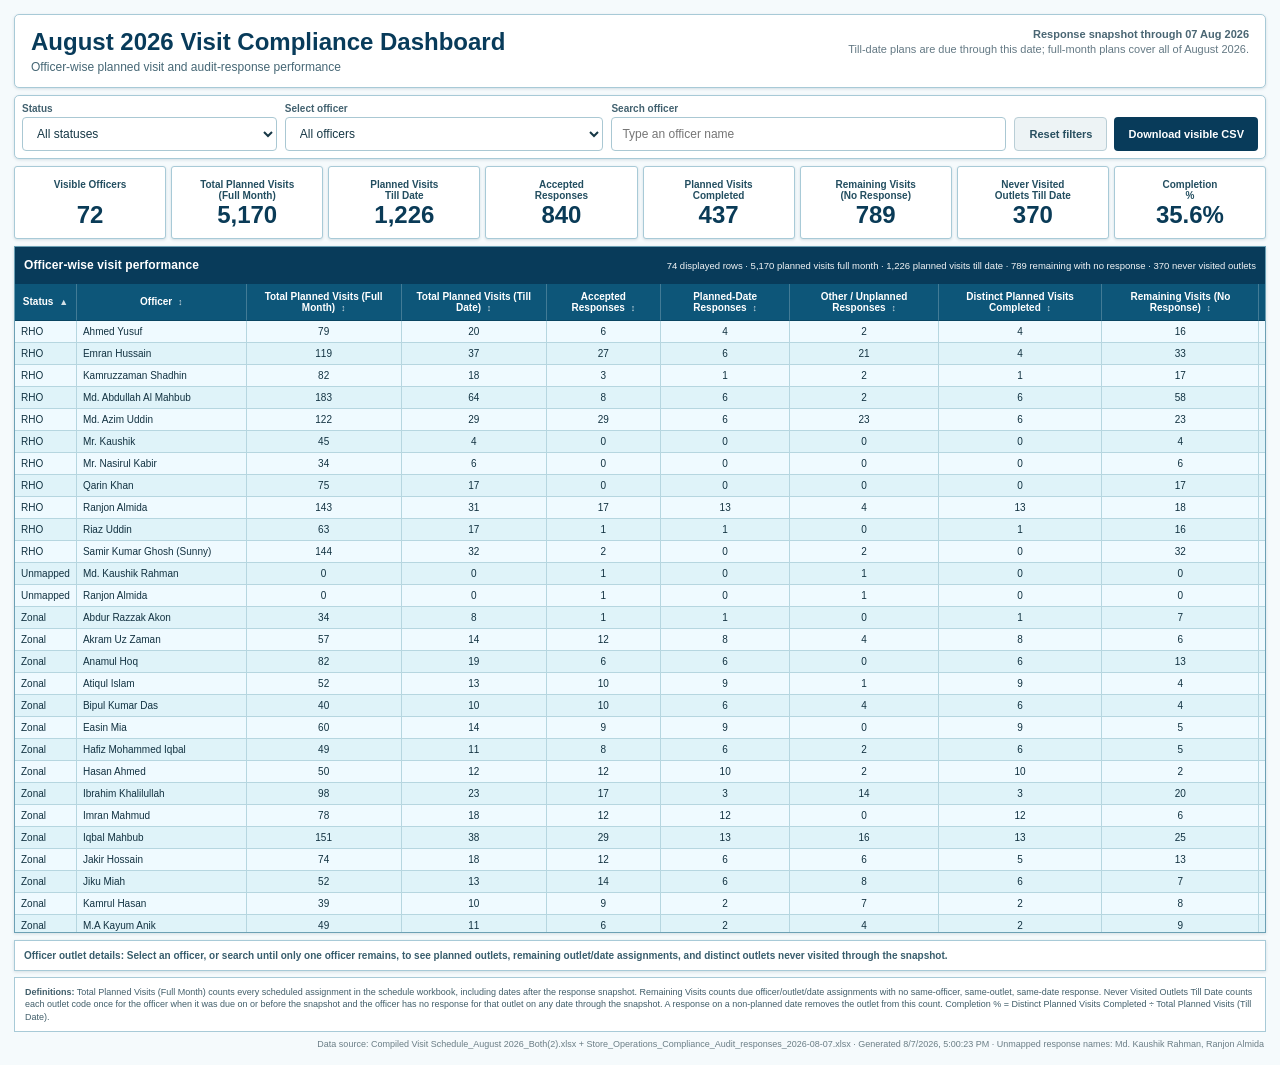
==== site/index.html @ a10dc7a2 "Add files via upload" ====
<!doctype html>
<html lang="en">
<head>
  <meta charset="utf-8" />
  <meta name="viewport" content="width=device-width, initial-scale=1" />
  <title>Visit Compliance Dashboard</title>
  <link rel="stylesheet" href="styles.css" />
</head>
<body>
  <main class="page-shell">
    <header class="dashboard-header">
      <div>
        <h1 id="page-title">Visit Compliance Dashboard</h1>
        <div id="subtitle" class="subtitle"></div>
      </div>
      <div class="snapshot-block">
        <div id="snapshot-line" class="snapshot-line"></div>
        <div id="snapshot-note" class="snapshot-note"></div>
      </div>
    </header>

    <section class="controls-panel">
      <label>Status<select id="status-filter"></select></label>
      <label>Select officer<select id="officer-filter"></select></label>
      <label class="search-label">Search officer<input id="officer-search" type="search" placeholder="Type an officer name" /></label>
      <div class="action-stack">
        <button id="reset-btn" class="btn secondary">Reset filters</button>
        <button id="download-btn" class="btn primary">Download visible CSV</button>
      </div>
    </section>

    <section id="kpis" class="kpi-grid"></section>

    <section class="table-section">
      <div class="section-bar">
        <h2>Officer-wise visit performance</h2>
        <div id="summary-caption" class="section-caption"></div>
      </div>
      <div class="table-wrap">
        <table id="performance-table">
          <thead><tr id="performance-head"></tr></thead>
          <tbody id="performance-body"></tbody>
        </table>
      </div>
    </section>

    <section id="details-section" class="details-section"></section>

    <section class="definitions">
      <strong>Definitions:</strong>
      <span id="definitions-text"></span>
    </section>
    <footer id="source-footer"></footer>
  </main>
  <script type="module" src="app.js"></script>
</body>
</html>
---- site/styles.css ----
:root {
  --navy: #083b5a;
  --navy2: #0a486b;
  --cyan: #e9f7fb;
  --cyan2: #d8f0f7;
  --border: #a8cad7;
  --text: #123241;
  --muted: #617985;
  --white: #ffffff;
  --shadow: 0 1px 3px rgba(7, 53, 79, .14);
}
* { box-sizing: border-box; }
body { margin: 0; background: #f5fafc; color: var(--text); font-family: Arial, Helvetica, sans-serif; }
.page-shell { width: min(1920px, 100%); margin: 0 auto; padding: 14px; }
.dashboard-header { background: var(--white); border: 1px solid var(--border); border-radius: 5px; padding: 13px 16px; display: flex; justify-content: space-between; gap: 18px; align-items: flex-start; box-shadow: var(--shadow); }
h1 { margin: 0; color: var(--navy); font-size: 24px; line-height: 1.15; }
.subtitle { margin-top: 4px; font-size: 12px; color: #466775; }
.snapshot-block { text-align: right; font-size: 11px; color: #647984; white-space: nowrap; }
.snapshot-line { font-weight: 700; color: #4a6673; }
.snapshot-note { margin-top: 3px; }
.controls-panel { margin-top: 7px; background: #fff; border: 1px solid var(--border); border-radius: 5px; padding: 7px; display: grid; grid-template-columns: 1fr 1.25fr 1.55fr auto; gap: 8px; box-shadow: var(--shadow); align-items: end; }
.controls-panel label { display: grid; gap: 3px; font-size: 10px; font-weight: 700; color: #42616f; }
select, input { height: 34px; width: 100%; border: 1px solid #aac8d3; border-radius: 4px; background: #fff; color: #173846; padding: 0 10px; font-size: 12px; outline: none; }
select:focus, input:focus { border-color: #2b83a6; box-shadow: 0 0 0 2px rgba(43,131,166,.12); }
.action-stack { display: flex; gap: 7px; }
.btn { border: 0; border-radius: 4px; height: 34px; padding: 0 14px; font-weight: 700; font-size: 11px; cursor: pointer; white-space: nowrap; }
.btn.primary { background: var(--navy); color: white; }
.btn.secondary { background: #edf3f5; color: #284f60; border: 1px solid #b9ced6; }
.btn:hover { filter: brightness(.97); }
.kpi-grid { margin-top: 7px; display: grid; grid-template-columns: repeat(8, minmax(110px, 1fr)); gap: 5px; }
.kpi-card { background: #fff; border: 1px solid var(--border); border-radius: 3px; text-align: center; min-height: 73px; padding: 7px 4px 6px; box-shadow: var(--shadow); display: grid; align-content: center; }
.kpi-label { color: #234e60; font-size: 10px; line-height: 1.1; font-weight: 700; min-height: 23px; }
.kpi-value { color: #0a3b57; font-size: 24px; font-weight: 800; line-height: 1.05; }
.table-section { margin-top: 7px; border: 1px solid #6ca0b4; background: #fff; box-shadow: var(--shadow); }
.section-bar { background: var(--navy); color: white; min-height: 37px; display: flex; align-items: center; justify-content: space-between; gap: 12px; padding: 6px 9px; }
.section-bar h2 { margin: 0; font-size: 12px; letter-spacing: .1px; }
.section-caption { font-size: 9.5px; opacity: .95; text-align: right; }
.table-wrap { overflow: auto; max-height: 72vh; }
table { width: 100%; border-collapse: separate; border-spacing: 0; font-size: 10px; }
#performance-table { min-width: 1480px; }
th { position: sticky; top: 0; z-index: 2; background: #0d5679; color: #fff; padding: 7px 6px; border-right: 1px solid rgba(255,255,255,.22); border-bottom: 1px solid #0a4562; text-align: center; vertical-align: middle; line-height: 1.13; cursor: pointer; user-select: none; }
th .sort { opacity: .82; margin-left: 3px; font-size: 9px; }
td { padding: 5px 6px; border-right: 1px solid #b6d6e0; border-bottom: 1px solid #b6d6e0; text-align: center; white-space: nowrap; }
td:nth-child(1), td:nth-child(2) { text-align: left; }
tbody tr:nth-child(odd) { background: #effaff; }
tbody tr:nth-child(even) { background: #dff3f9; }
tbody tr:hover { background: #ccebf5; }
.completion-cell { font-weight: 800; }
.details-section { margin-top: 7px; background: #fff; border: 1px solid var(--border); box-shadow: var(--shadow); }
.details-message { padding: 9px; font-size: 10px; font-weight: 700; color: #385d6c; }
.details-title { padding: 8px 10px; font-size: 11px; font-weight: 800; color: #244e61; border-bottom: 1px solid #c1d8e0; }
.tabs { display: flex; gap: 0; border-bottom: 1px solid #a9cbd7; background: #eef8fb; overflow-x: auto; }
.tab-btn { background: transparent; border: 0; border-right: 1px solid #b8d4dd; padding: 8px 12px; font-size: 10px; font-weight: 700; color: #335f70; cursor: pointer; }
.tab-btn.active { background: #fff; color: #0b4563; box-shadow: inset 0 3px 0 #0b587e; }
.detail-table-wrap { max-height: 330px; overflow: auto; }
.detail-table { min-width: 650px; }
.detail-table th { cursor: default; }
.definitions { margin-top: 6px; border: 1px solid var(--border); background: #fff; padding: 8px 10px; font-size: 9px; color: #415e6a; line-height: 1.4; }
footer { padding: 7px 2px 2px; color: #6b7e86; font-size: 9px; text-align: right; }
.error-box { background: #fff1f1; border: 1px solid #d97b7b; color: #7a1f1f; padding: 16px; border-radius: 6px; white-space: pre-wrap; }
@media (max-width: 1180px) {
  .kpi-grid { grid-template-columns: repeat(4, 1fr); }
  .controls-panel { grid-template-columns: 1fr 1fr; }
  .action-stack { justify-content: stretch; }
  .action-stack .btn { flex: 1; }
}
@media (max-width: 680px) {
  .page-shell { padding: 6px; }
  .dashboard-header { display: block; }
  .snapshot-block { text-align: left; margin-top: 8px; white-space: normal; }
  .controls-panel { grid-template-columns: 1fr; }
  .kpi-grid { grid-template-columns: repeat(2, 1fr); }
  .section-bar { display: block; }
  .section-caption { margin-top: 4px; text-align: left; }
}
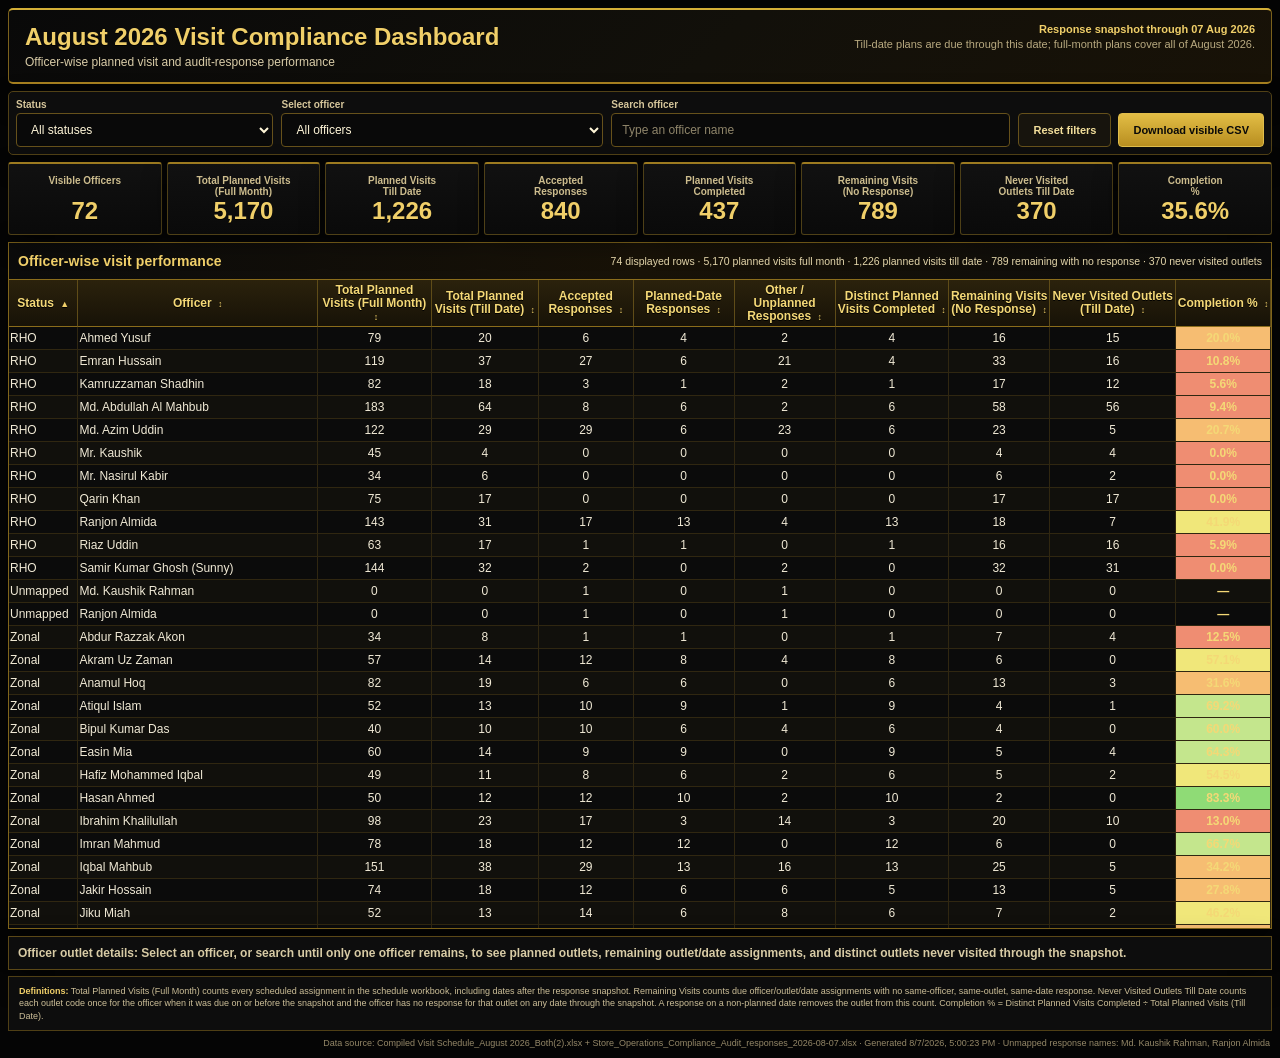
==== commit 776d4b2f: "Add files via upload" ====
--- a/site/index.html
+++ b/site/index.html
@@ -3,8 +3,10 @@
 <head>
   <meta charset="utf-8" />
   <meta name="viewport" content="width=device-width, initial-scale=1" />
+  <meta name="color-scheme" content="dark" />
   <title>Visit Compliance Dashboard</title>
-  <link rel="stylesheet" href="styles.css" />
+  <meta name="dashboard-theme-version" content="visit-black-gold-v7-20260808" />
+  <link rel="stylesheet" href="styles.css?v=visit-black-gold-v7-20260808" />
 </head>
 <body>
   <main class="page-shell">
--- a/site/styles.css
+++ b/site/styles.css
@@ -11,7 +11,7 @@
 }
 * { box-sizing: border-box; }
 body { margin: 0; background: #f5fafc; color: var(--text); font-family: Arial, Helvetica, sans-serif; }
-.page-shell { width: min(1920px, 100%); margin: 0 auto; padding: 14px; }
+.page-shell { width: min(1920px, 100%); margin: 0 auto; padding: 8px; }
 .dashboard-header { background: var(--white); border: 1px solid var(--border); border-radius: 5px; padding: 13px 16px; display: flex; justify-content: space-between; gap: 18px; align-items: flex-start; box-shadow: var(--shadow); }
 h1 { margin: 0; color: var(--navy); font-size: 24px; line-height: 1.15; }
 .subtitle { margin-top: 4px; font-size: 12px; color: #466775; }
@@ -33,11 +33,26 @@
 .kpi-value { color: #0a3b57; font-size: 24px; font-weight: 800; line-height: 1.05; }
 .table-section { margin-top: 7px; border: 1px solid #6ca0b4; background: #fff; box-shadow: var(--shadow); }
 .section-bar { background: var(--navy); color: white; min-height: 37px; display: flex; align-items: center; justify-content: space-between; gap: 12px; padding: 6px 9px; }
-.section-bar h2 { margin: 0; font-size: 12px; letter-spacing: .1px; }
-.section-caption { font-size: 9.5px; opacity: .95; text-align: right; }
-.table-wrap { overflow: auto; max-height: 72vh; }
+.section-bar h2 { margin: 0; font-size: 14px; letter-spacing: .1px; }
+.section-caption { font-size: 10.5px; opacity: .95; text-align: right; }
+.table-wrap { overflow-x: hidden; overflow-y: auto; max-height: 72vh; }
 table { width: 100%; border-collapse: separate; border-spacing: 0; font-size: 10px; }
-#performance-table { min-width: 1480px; }
+#performance-table { width: 100%; min-width: 0; table-layout: fixed; }
+#performance-table th, #performance-table td { padding: 4px 1px; font-size: 12px; }
+#performance-table th { white-space: normal; overflow-wrap: anywhere; font-weight: 700; line-height: 1.08; }
+#performance-table td { overflow: hidden; text-overflow: ellipsis; }
+#performance-table th:nth-child(1), #performance-table td:nth-child(1) { width: 5.5%; }
+#performance-table th:nth-child(2), #performance-table td:nth-child(2) { width: 19%; }
+#performance-table th:nth-child(3), #performance-table td:nth-child(3) { width: 9%; }
+#performance-table th:nth-child(4), #performance-table td:nth-child(4) { width: 8.5%; }
+#performance-table th:nth-child(5), #performance-table td:nth-child(5) { width: 7.5%; }
+#performance-table th:nth-child(6), #performance-table td:nth-child(6) { width: 8%; }
+#performance-table th:nth-child(7), #performance-table td:nth-child(7) { width: 8%; }
+#performance-table th:nth-child(8), #performance-table td:nth-child(8) { width: 9%; }
+#performance-table th:nth-child(9), #performance-table td:nth-child(9) { width: 8%; }
+#performance-table th:nth-child(10), #performance-table td:nth-child(10) { width: 10%; }
+#performance-table th:nth-child(11), #performance-table td:nth-child(11) { width: 7.5%; }
+#performance-table td:nth-child(2) { white-space: normal; line-height: 1.12; }
 th { position: sticky; top: 0; z-index: 2; background: #0d5679; color: #fff; padding: 7px 6px; border-right: 1px solid rgba(255,255,255,.22); border-bottom: 1px solid #0a4562; text-align: center; vertical-align: middle; line-height: 1.13; cursor: pointer; user-select: none; }
 th .sort { opacity: .82; margin-left: 3px; font-size: 9px; }
 td { padding: 5px 6px; border-right: 1px solid #b6d6e0; border-bottom: 1px solid #b6d6e0; text-align: center; white-space: nowrap; }
@@ -45,19 +60,67 @@
 tbody tr:nth-child(odd) { background: #effaff; }
 tbody tr:nth-child(even) { background: #dff3f9; }
 tbody tr:hover { background: #ccebf5; }
+
+.officer-link {
+  appearance: none;
+  border: 0;
+  background: transparent;
+  color: #075478;
+  padding: 0;
+  margin: 0;
+  width: 100%;
+  text-align: left;
+  font: inherit;
+  font-weight: 700;
+  line-height: 1.15;
+  cursor: pointer;
+  text-decoration: underline;
+  text-decoration-thickness: 1px;
+  text-underline-offset: 2px;
+}
+.officer-link:hover, .officer-link:focus-visible { color: #002f49; }
+.officer-link:focus-visible { outline: 2px solid #2b83a6; outline-offset: 2px; border-radius: 2px; }
+#performance-table tbody tr.selected-row td { background: #b9e3ef; }
 .completion-cell { font-weight: 800; }
 .details-section { margin-top: 7px; background: #fff; border: 1px solid var(--border); box-shadow: var(--shadow); }
-.details-message { padding: 9px; font-size: 10px; font-weight: 700; color: #385d6c; }
-.details-title { padding: 8px 10px; font-size: 11px; font-weight: 800; color: #244e61; border-bottom: 1px solid #c1d8e0; }
-.tabs { display: flex; gap: 0; border-bottom: 1px solid #a9cbd7; background: #eef8fb; overflow-x: auto; }
-.tab-btn { background: transparent; border: 0; border-right: 1px solid #b8d4dd; padding: 8px 12px; font-size: 10px; font-weight: 700; color: #335f70; cursor: pointer; }
+.details-message { padding: 9px; font-size: 12px; font-weight: 700; color: #385d6c; }
+.details-title { padding: 8px 10px; font-size: 12px; font-weight: 800; color: #244e61; border-bottom: 1px solid #c1d8e0; }
+.tabs { display: flex; gap: 0; border-bottom: 1px solid #a9cbd7; background: #eef8fb; overflow: hidden; }
+.tab-btn { flex: 1 1 0; min-width: 0; background: transparent; border: 0; border-right: 1px solid #b8d4dd; padding: 8px 6px; font-size: 12px; font-weight: 700; line-height: 1.15; white-space: normal; color: #335f70; cursor: pointer; }
 .tab-btn.active { background: #fff; color: #0b4563; box-shadow: inset 0 3px 0 #0b587e; }
 .detail-table-wrap { max-height: 330px; overflow: auto; }
-.detail-table { min-width: 650px; }
-.detail-table th { cursor: default; }
+.detail-table { min-width: 0; width: 100%; table-layout: fixed; font-size: 12px; }
+.detail-table th { cursor: default; font-size: 12px; padding: 7px 6px; }
+.detail-table td { font-size: 12px; padding: 5px 6px; }
+/* Officer-detail tables stay within one browser window while preserving 12px text. */
+.detail-table-never th:nth-child(1), .detail-table-never td:nth-child(1) { width: 34%; }
+.detail-table-never th:nth-child(2), .detail-table-never td:nth-child(2) { width: 66%; }
+
+.detail-table-planned th:nth-child(1), .detail-table-planned td:nth-child(1),
+.detail-table-remaining th:nth-child(1), .detail-table-remaining td:nth-child(1) { width: 28%; }
+.detail-table-planned th:nth-child(2), .detail-table-planned td:nth-child(2),
+.detail-table-remaining th:nth-child(2), .detail-table-remaining td:nth-child(2) { width: 20%; }
+.detail-table-planned th:nth-child(3), .detail-table-planned td:nth-child(3),
+.detail-table-remaining th:nth-child(3), .detail-table-remaining td:nth-child(3) { width: 52%; }
+
+.detail-table-plannedResponses th:nth-child(1), .detail-table-plannedResponses td:nth-child(1),
+.detail-table-unplannedResponses th:nth-child(1), .detail-table-unplannedResponses td:nth-child(1) { width: 20%; }
+.detail-table-plannedResponses th:nth-child(2), .detail-table-plannedResponses td:nth-child(2),
+.detail-table-unplannedResponses th:nth-child(2), .detail-table-unplannedResponses td:nth-child(2) { width: 14%; }
+.detail-table-plannedResponses th:nth-child(3), .detail-table-plannedResponses td:nth-child(3),
+.detail-table-unplannedResponses th:nth-child(3), .detail-table-unplannedResponses td:nth-child(3) { width: 46%; }
+.detail-table-plannedResponses th:nth-child(4), .detail-table-plannedResponses td:nth-child(4),
+.detail-table-unplannedResponses th:nth-child(4), .detail-table-unplannedResponses td:nth-child(4) { width: 20%; }
+
+.detail-table td { overflow: hidden; text-overflow: ellipsis; }
 .definitions { margin-top: 6px; border: 1px solid var(--border); background: #fff; padding: 8px 10px; font-size: 9px; color: #415e6a; line-height: 1.4; }
 footer { padding: 7px 2px 2px; color: #6b7e86; font-size: 9px; text-align: right; }
 .error-box { background: #fff1f1; border: 1px solid #d97b7b; color: #7a1f1f; padding: 16px; border-radius: 6px; white-space: pre-wrap; }
+
+@media (max-width: 980px) {
+  .table-wrap { overflow: auto; }
+  #performance-table { min-width: 1050px; }
+}
 @media (max-width: 1180px) {
   .kpi-grid { grid-template-columns: repeat(4, 1fr); }
   .controls-panel { grid-template-columns: 1fr 1fr; }
@@ -73,3 +136,322 @@
   .section-bar { display: block; }
   .section-caption { margin-top: 4px; text-align: left; }
 }
+
+
+/* ============================================================
+   AUGUST 2026 VISIT COMPLIANCE DASHBOARD
+   LUXURY BLACK–GOLD DARK THEME v7
+   Solid / opaque theme — NO glass, NO transparency
+   ============================================================ */
+
+:root {
+  --navy: #0b0b0b !important;
+  --navy2: #15110a !important;
+  --cyan: #17140d !important;
+  --cyan2: #201a0d !important;
+  --border: #5e4a18 !important;
+  --text: #f7f2df !important;
+  --muted: #c6b98e !important;
+  --white: #0b0b0b !important;
+  --shadow: 0 10px 28px rgba(0,0,0,.46) !important;
+
+  --black-0: #050505;
+  --black-1: #090909;
+  --black-2: #0d0d0d;
+  --black-3: #121212;
+  --black-4: #181818;
+  --gold: #d4af37;
+  --gold-2: #f0cf69;
+  --gold-3: #a98220;
+  --gold-dark: #6f5615;
+  --cream: #fff6d8;
+  --cream-muted: #d8cba5;
+}
+
+/* Entire page */
+html,
+body {
+  background: #050505 !important;
+  background-image: none !important;
+  color: #f7f2df !important;
+}
+
+body {
+  font-family: Arial, Helvetica, sans-serif !important;
+}
+
+.page-shell {
+  background: #050505 !important;
+}
+
+/* Header */
+.dashboard-header {
+  background: linear-gradient(135deg, #090909 0%, #12100a 56%, #181207 100%) !important;
+  border: 1px solid #7b611c !important;
+  border-top: 2px solid #d4af37 !important;
+  border-bottom: 2px solid #a98220 !important;
+  box-shadow: 0 12px 30px rgba(0,0,0,.48) !important;
+}
+h1 {
+  color: #f0cf69 !important;
+  text-shadow: 0 1px 0 #000 !important;
+}
+.subtitle {
+  color: #d9cca8 !important;
+}
+.snapshot-block {
+  color: #c9bb91 !important;
+}
+.snapshot-line {
+  color: #f0cf69 !important;
+}
+.snapshot-note {
+  color: #b9aa80 !important;
+}
+
+/* Controls */
+.controls-panel {
+  background: #0d0d0d !important;
+  border: 1px solid #514116 !important;
+  box-shadow: 0 9px 24px rgba(0,0,0,.42) !important;
+}
+.controls-panel label {
+  color: #d6c69b !important;
+}
+select,
+input {
+  background: #090909 !important;
+  color: #fff6d8 !important;
+  border: 1px solid #66511b !important;
+  box-shadow: none !important;
+}
+select option {
+  background: #090909 !important;
+  color: #fff6d8 !important;
+}
+input::placeholder {
+  color: #8f856a !important;
+  opacity: 1 !important;
+}
+select:focus,
+input:focus {
+  border-color: #d4af37 !important;
+  box-shadow: 0 0 0 2px rgba(212,175,55,.20) !important;
+}
+
+/* Buttons */
+.btn {
+  border: 1px solid #66511b !important;
+  box-shadow: none !important;
+}
+.btn.primary {
+  background: linear-gradient(180deg, #e2bd45 0%, #b88e20 100%) !important;
+  color: #090909 !important;
+  border-color: #e0bd4b !important;
+  text-shadow: none !important;
+}
+.btn.secondary {
+  background: #17140d !important;
+  color: #f3df9b !important;
+  border-color: #66511b !important;
+}
+.btn.primary:hover {
+  filter: brightness(1.06) !important;
+}
+.btn.secondary:hover {
+  background: #211b0e !important;
+  filter: none !important;
+}
+
+/* KPI Cards */
+.kpi-card {
+  background: linear-gradient(180deg, #111111 0%, #0a0a0a 100%) !important;
+  border: 1px solid #4e4017 !important;
+  border-top: 2px solid #9d7b20 !important;
+  box-shadow: 0 9px 24px rgba(0,0,0,.38) !important;
+}
+.kpi-label {
+  color: #cdbd8e !important;
+}
+.kpi-value {
+  color: #f0cf69 !important;
+  text-shadow: 0 1px 0 #000 !important;
+}
+
+/* Main performance table section */
+.table-section {
+  background: #0a0a0a !important;
+  border: 1px solid #80651b !important;
+  box-shadow: 0 12px 30px rgba(0,0,0,.46) !important;
+}
+.section-bar {
+  background: linear-gradient(90deg, #0b0b0b 0%, #181207 50%, #0b0b0b 100%) !important;
+  color: #f0cf69 !important;
+  border-bottom: 1px solid #8b6d1c !important;
+}
+.section-bar h2 {
+  color: #f0cf69 !important;
+}
+.section-caption {
+  color: #e3d5aa !important;
+  opacity: 1 !important;
+}
+.table-wrap {
+  background: #090909 !important;
+  scrollbar-color: #8d6e1d #090909;
+}
+.table-wrap::-webkit-scrollbar,
+.detail-table-wrap::-webkit-scrollbar {
+  width: 10px;
+  height: 10px;
+}
+.table-wrap::-webkit-scrollbar-track,
+.detail-table-wrap::-webkit-scrollbar-track {
+  background: #090909;
+}
+.table-wrap::-webkit-scrollbar-thumb,
+.detail-table-wrap::-webkit-scrollbar-thumb {
+  background: #80651b;
+  border: 2px solid #090909;
+  border-radius: 10px;
+}
+
+/* All tables */
+table {
+  background: #090909 !important;
+  color: #f7f2df !important;
+}
+th {
+  background: linear-gradient(180deg, #2b220c 0%, #171207 100%) !important;
+  color: #f5d977 !important;
+  border-right: 1px solid #5f4c18 !important;
+  border-bottom: 1px solid #8a6c1b !important;
+  text-shadow: 0 1px 0 #000 !important;
+}
+th:hover {
+  background: linear-gradient(180deg, #3b2e0d 0%, #211906 100%) !important;
+}
+th .sort {
+  color: #f0cf69 !important;
+  opacity: 1 !important;
+}
+td {
+  color: #f1ead6 !important;
+  border-right: 1px solid #302711 !important;
+  border-bottom: 1px solid #302711 !important;
+}
+tbody tr:nth-child(odd) {
+  background: #0b0b0b !important;
+}
+tbody tr:nth-child(even) {
+  background: #11100c !important;
+}
+tbody tr:hover {
+  background: #211b0e !important;
+}
+#performance-table tbody tr.selected-row td {
+  background: #33280d !important;
+  color: #fff6d8 !important;
+}
+.completion-cell {
+  color: #f4d876 !important;
+}
+
+/* Officer link */
+.officer-link {
+  color: #f0cf69 !important;
+  text-decoration-color: #a98220 !important;
+}
+.officer-link:hover,
+.officer-link:focus-visible {
+  color: #fff0a8 !important;
+}
+.officer-link:focus-visible {
+  outline-color: #d4af37 !important;
+}
+
+/* Details section */
+.details-section {
+  background: #0d0d0d !important;
+  border: 1px solid #5b4817 !important;
+  box-shadow: 0 10px 28px rgba(0,0,0,.42) !important;
+}
+.details-message {
+  color: #d8cba5 !important;
+  background: #0d0d0d !important;
+}
+.details-title {
+  color: #f0cf69 !important;
+  background: #11100c !important;
+  border-bottom: 1px solid #5b4817 !important;
+}
+.tabs {
+  background: #0a0a0a !important;
+  border-bottom: 1px solid #66511b !important;
+}
+.tab-btn {
+  background: #0a0a0a !important;
+  color: #cdbd8e !important;
+  border-right: 1px solid #4f3f15 !important;
+}
+.tab-btn:hover {
+  background: #18140b !important;
+  color: #f7df8d !important;
+}
+.tab-btn.active {
+  background: #201a0d !important;
+  color: #f0cf69 !important;
+  box-shadow: inset 0 3px 0 #d4af37 !important;
+}
+.detail-table-wrap {
+  background: #090909 !important;
+}
+.detail-table th {
+  background: linear-gradient(180deg, #2b220c 0%, #171207 100%) !important;
+  color: #f5d977 !important;
+}
+.detail-table td {
+  color: #f1ead6 !important;
+}
+
+/* Definitions and footer */
+.definitions {
+  background: #0d0d0d !important;
+  border: 1px solid #4f3f15 !important;
+  color: #cdbf98 !important;
+}
+.definitions strong {
+  color: #f0cf69 !important;
+}
+footer {
+  color: #958868 !important;
+}
+
+/* Build-error display, if needed */
+.error-box {
+  background: #190b0b !important;
+  border: 1px solid #8f3434 !important;
+  color: #ffd6d6 !important;
+}
+
+/* Selection/highlight */
+::selection {
+  background: #d4af37 !important;
+  color: #050505 !important;
+}
+
+/* Remove any accidental transparency/glass if previous CSS is ever merged */
+.dashboard-header,
+.controls-panel,
+.kpi-card,
+.table-section,
+.details-section,
+.definitions,
+select,
+input,
+.btn,
+.tabs,
+.tab-btn {
+  backdrop-filter: none !important;
+  -webkit-backdrop-filter: none !important;
+}
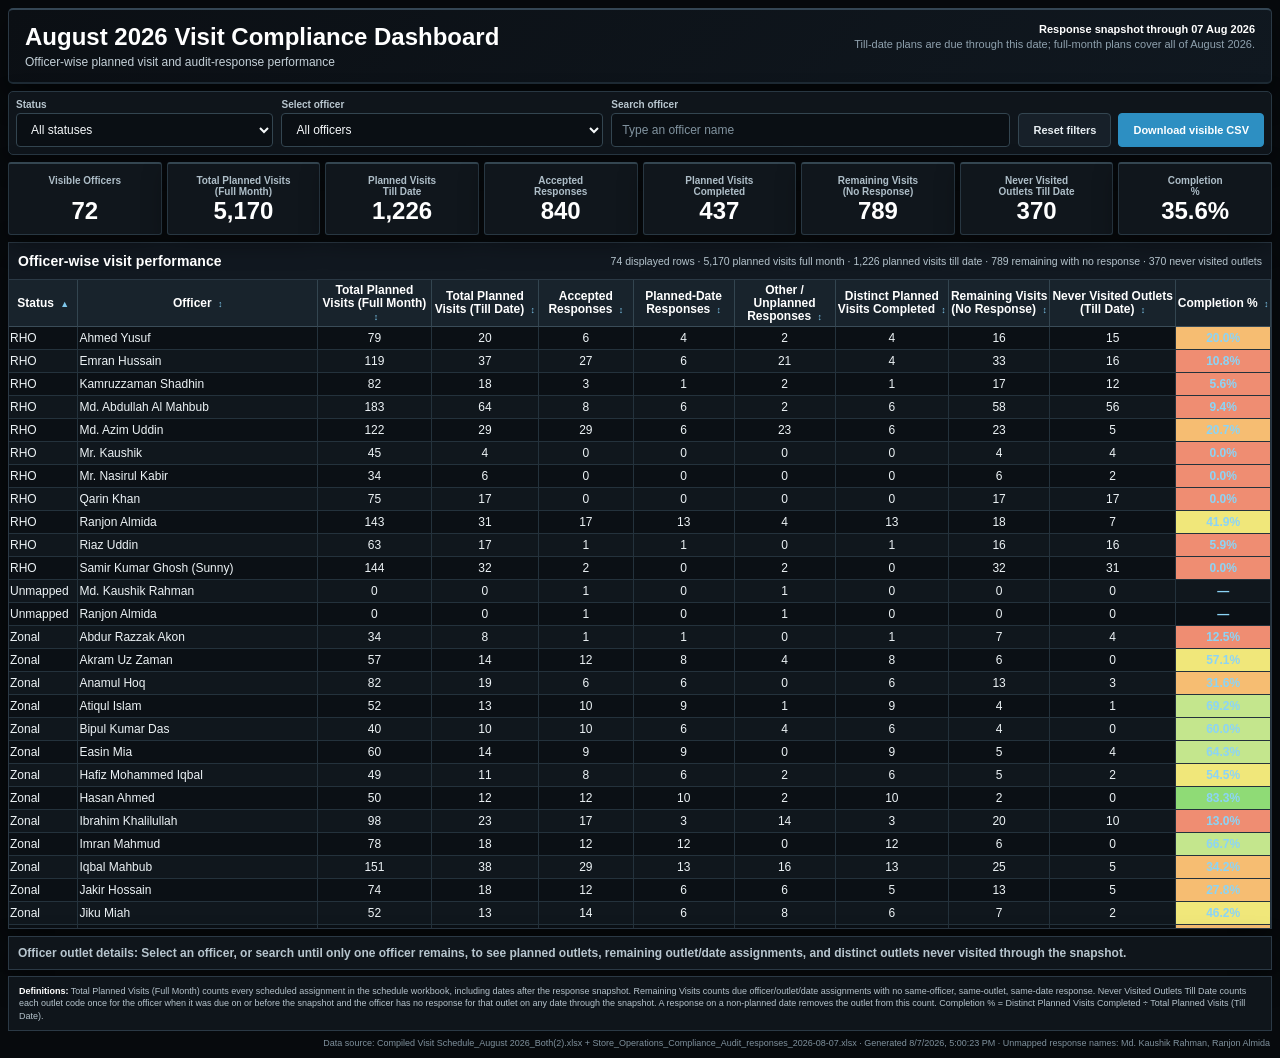
==== commit eca2546b: "Add files via upload" ====
--- a/site/index.html
+++ b/site/index.html
@@ -5,8 +5,8 @@
   <meta name="viewport" content="width=device-width, initial-scale=1" />
   <meta name="color-scheme" content="dark" />
   <title>Visit Compliance Dashboard</title>
-  <meta name="dashboard-theme-version" content="visit-black-gold-v7-20260808" />
-  <link rel="stylesheet" href="styles.css?v=visit-black-gold-v7-20260808" />
+  <meta name="dashboard-theme-version" content="visit-complete-dark-v8-20260808" />
+  <link rel="stylesheet" href="styles.css?v=visit-complete-dark-v8-20260808" />
 </head>
 <body>
   <main class="page-shell">
--- a/site/styles.css
+++ b/site/styles.css
@@ -140,165 +140,159 @@
 
 /* ============================================================
    AUGUST 2026 VISIT COMPLIANCE DASHBOARD
-   LUXURY BLACK–GOLD DARK THEME v7
-   Solid / opaque theme — NO glass, NO transparency
+   COMPLETE SOLID DARK THEME v8
+   NO GLASS • NO TRANSPARENCY • NO GOLD
    ============================================================ */
 
 :root {
-  --navy: #0b0b0b !important;
-  --navy2: #15110a !important;
-  --cyan: #17140d !important;
-  --cyan2: #201a0d !important;
-  --border: #5e4a18 !important;
-  --text: #f7f2df !important;
-  --muted: #c6b98e !important;
-  --white: #0b0b0b !important;
-  --shadow: 0 10px 28px rgba(0,0,0,.46) !important;
-
-  --black-0: #050505;
-  --black-1: #090909;
-  --black-2: #0d0d0d;
-  --black-3: #121212;
-  --black-4: #181818;
-  --gold: #d4af37;
-  --gold-2: #f0cf69;
-  --gold-3: #a98220;
-  --gold-dark: #6f5615;
-  --cream: #fff6d8;
-  --cream-muted: #d8cba5;
-}
-
-/* Entire page */
+  --navy: #0b0f14 !important;
+  --navy2: #111820 !important;
+  --cyan: #151c23 !important;
+  --cyan2: #1a232c !important;
+  --border: #2b3945 !important;
+  --text: #f3f7fa !important;
+  --muted: #a9bac6 !important;
+  --white: #0b0f14 !important;
+  --shadow: 0 10px 28px rgba(0,0,0,.42) !important;
+
+  --dark-0: #070a0d;
+  --dark-1: #0b0f14;
+  --dark-2: #10161c;
+  --dark-3: #151d24;
+  --dark-4: #1b252e;
+  --line: #2b3945;
+  --blue: #2d8fc2;
+  --blue-2: #5bb6e2;
+  --white-text: #f6f9fb;
+  --muted-text: #a9bac6;
+}
+
+/* Page */
 html,
 body {
-  background: #050505 !important;
+  background: #070a0d !important;
   background-image: none !important;
-  color: #f7f2df !important;
-}
-
-body {
-  font-family: Arial, Helvetica, sans-serif !important;
-}
-
+  color: #f3f7fa !important;
+}
 .page-shell {
-  background: #050505 !important;
+  background: #070a0d !important;
 }
 
 /* Header */
 .dashboard-header {
-  background: linear-gradient(135deg, #090909 0%, #12100a 56%, #181207 100%) !important;
-  border: 1px solid #7b611c !important;
-  border-top: 2px solid #d4af37 !important;
-  border-bottom: 2px solid #a98220 !important;
-  box-shadow: 0 12px 30px rgba(0,0,0,.48) !important;
+  background: linear-gradient(135deg, #0b0f14 0%, #101820 100%) !important;
+  border: 1px solid #2b3945 !important;
+  border-top: 2px solid #344654 !important;
+  border-bottom: 2px solid #1e2b35 !important;
+  box-shadow: 0 12px 30px rgba(0,0,0,.46) !important;
 }
 h1 {
-  color: #f0cf69 !important;
-  text-shadow: 0 1px 0 #000 !important;
+  color: #ffffff !important;
+  text-shadow: none !important;
 }
 .subtitle {
-  color: #d9cca8 !important;
+  color: #c4d0d8 !important;
 }
 .snapshot-block {
-  color: #c9bb91 !important;
+  color: #9fb0bc !important;
 }
 .snapshot-line {
-  color: #f0cf69 !important;
+  color: #ffffff !important;
 }
 .snapshot-note {
-  color: #b9aa80 !important;
+  color: #8fa1ae !important;
 }
 
 /* Controls */
 .controls-panel {
-  background: #0d0d0d !important;
-  border: 1px solid #514116 !important;
-  box-shadow: 0 9px 24px rgba(0,0,0,.42) !important;
+  background: #0f151b !important;
+  border: 1px solid #283742 !important;
+  box-shadow: 0 9px 24px rgba(0,0,0,.38) !important;
 }
 .controls-panel label {
-  color: #d6c69b !important;
+  color: #b8c6cf !important;
 }
 select,
 input {
-  background: #090909 !important;
-  color: #fff6d8 !important;
-  border: 1px solid #66511b !important;
+  background: #0a0f14 !important;
+  color: #f5f8fa !important;
+  border: 1px solid #334550 !important;
   box-shadow: none !important;
 }
 select option {
-  background: #090909 !important;
-  color: #fff6d8 !important;
+  background: #0a0f14 !important;
+  color: #f5f8fa !important;
 }
 input::placeholder {
-  color: #8f856a !important;
+  color: #81939f !important;
   opacity: 1 !important;
 }
 select:focus,
 input:focus {
-  border-color: #d4af37 !important;
-  box-shadow: 0 0 0 2px rgba(212,175,55,.20) !important;
+  border-color: #4b9bc4 !important;
+  box-shadow: 0 0 0 2px rgba(75,155,196,.18) !important;
 }
 
 /* Buttons */
 .btn {
-  border: 1px solid #66511b !important;
+  border: 1px solid #344651 !important;
   box-shadow: none !important;
 }
 .btn.primary {
-  background: linear-gradient(180deg, #e2bd45 0%, #b88e20 100%) !important;
-  color: #090909 !important;
-  border-color: #e0bd4b !important;
-  text-shadow: none !important;
+  background: #2d8fc2 !important;
+  color: #ffffff !important;
+  border-color: #2d8fc2 !important;
 }
 .btn.secondary {
-  background: #17140d !important;
-  color: #f3df9b !important;
-  border-color: #66511b !important;
+  background: #172029 !important;
+  color: #e8eef2 !important;
+  border-color: #344651 !important;
 }
 .btn.primary:hover {
-  filter: brightness(1.06) !important;
+  background: #3c9ccc !important;
 }
 .btn.secondary:hover {
-  background: #211b0e !important;
+  background: #202b35 !important;
   filter: none !important;
 }
 
 /* KPI Cards */
 .kpi-card {
-  background: linear-gradient(180deg, #111111 0%, #0a0a0a 100%) !important;
-  border: 1px solid #4e4017 !important;
-  border-top: 2px solid #9d7b20 !important;
-  box-shadow: 0 9px 24px rgba(0,0,0,.38) !important;
+  background: #10161c !important;
+  border: 1px solid #283742 !important;
+  border-top: 2px solid #344651 !important;
+  box-shadow: 0 9px 24px rgba(0,0,0,.36) !important;
 }
 .kpi-label {
-  color: #cdbd8e !important;
+  color: #aebec8 !important;
 }
 .kpi-value {
-  color: #f0cf69 !important;
-  text-shadow: 0 1px 0 #000 !important;
-}
-
-/* Main performance table section */
+  color: #ffffff !important;
+  text-shadow: none !important;
+}
+
+/* Performance section */
 .table-section {
-  background: #0a0a0a !important;
-  border: 1px solid #80651b !important;
-  box-shadow: 0 12px 30px rgba(0,0,0,.46) !important;
+  background: #0b0f14 !important;
+  border: 1px solid #2b3945 !important;
+  box-shadow: 0 12px 30px rgba(0,0,0,.44) !important;
 }
 .section-bar {
-  background: linear-gradient(90deg, #0b0b0b 0%, #181207 50%, #0b0b0b 100%) !important;
-  color: #f0cf69 !important;
-  border-bottom: 1px solid #8b6d1c !important;
+  background: #111820 !important;
+  color: #ffffff !important;
+  border-bottom: 1px solid #2b3945 !important;
 }
 .section-bar h2 {
-  color: #f0cf69 !important;
+  color: #ffffff !important;
 }
 .section-caption {
-  color: #e3d5aa !important;
+  color: #b4c3cc !important;
   opacity: 1 !important;
 }
+
 .table-wrap {
-  background: #090909 !important;
-  scrollbar-color: #8d6e1d #090909;
+  background: #090d11 !important;
+  scrollbar-color: #40525f #090d11;
 }
 .table-wrap::-webkit-scrollbar,
 .detail-table-wrap::-webkit-scrollbar {
@@ -307,140 +301,140 @@
 }
 .table-wrap::-webkit-scrollbar-track,
 .detail-table-wrap::-webkit-scrollbar-track {
-  background: #090909;
+  background: #090d11;
 }
 .table-wrap::-webkit-scrollbar-thumb,
 .detail-table-wrap::-webkit-scrollbar-thumb {
-  background: #80651b;
-  border: 2px solid #090909;
+  background: #40525f;
+  border: 2px solid #090d11;
   border-radius: 10px;
 }
 
-/* All tables */
+/* Tables */
 table {
-  background: #090909 !important;
-  color: #f7f2df !important;
+  background: #090d11 !important;
+  color: #f2f6f9 !important;
 }
 th {
-  background: linear-gradient(180deg, #2b220c 0%, #171207 100%) !important;
-  color: #f5d977 !important;
-  border-right: 1px solid #5f4c18 !important;
-  border-bottom: 1px solid #8a6c1b !important;
-  text-shadow: 0 1px 0 #000 !important;
+  background: #18232c !important;
+  color: #ffffff !important;
+  border-right: 1px solid #334550 !important;
+  border-bottom: 1px solid #3a4c58 !important;
+  text-shadow: none !important;
 }
 th:hover {
-  background: linear-gradient(180deg, #3b2e0d 0%, #211906 100%) !important;
+  background: #22303a !important;
 }
 th .sort {
-  color: #f0cf69 !important;
+  color: #7ec7ec !important;
   opacity: 1 !important;
 }
 td {
-  color: #f1ead6 !important;
-  border-right: 1px solid #302711 !important;
-  border-bottom: 1px solid #302711 !important;
+  color: #edf3f6 !important;
+  border-right: 1px solid #24323c !important;
+  border-bottom: 1px solid #24323c !important;
 }
 tbody tr:nth-child(odd) {
-  background: #0b0b0b !important;
+  background: #0b1015 !important;
 }
 tbody tr:nth-child(even) {
-  background: #11100c !important;
+  background: #10171d !important;
 }
 tbody tr:hover {
-  background: #211b0e !important;
+  background: #1b2730 !important;
 }
 #performance-table tbody tr.selected-row td {
-  background: #33280d !important;
-  color: #fff6d8 !important;
+  background: #183346 !important;
+  color: #ffffff !important;
 }
 .completion-cell {
-  color: #f4d876 !important;
-}
-
-/* Officer link */
+  color: #8bd4f6 !important;
+}
+
+/* Officer links */
 .officer-link {
-  color: #f0cf69 !important;
-  text-decoration-color: #a98220 !important;
+  color: #67c1eb !important;
+  text-decoration-color: #3e8fb7 !important;
 }
 .officer-link:hover,
 .officer-link:focus-visible {
-  color: #fff0a8 !important;
+  color: #b6e7ff !important;
 }
 .officer-link:focus-visible {
-  outline-color: #d4af37 !important;
-}
-
-/* Details section */
+  outline-color: #67c1eb !important;
+}
+
+/* Officer details */
 .details-section {
-  background: #0d0d0d !important;
-  border: 1px solid #5b4817 !important;
-  box-shadow: 0 10px 28px rgba(0,0,0,.42) !important;
+  background: #0f151b !important;
+  border: 1px solid #2b3945 !important;
+  box-shadow: 0 10px 28px rgba(0,0,0,.40) !important;
 }
 .details-message {
-  color: #d8cba5 !important;
-  background: #0d0d0d !important;
+  color: #b7c5ce !important;
+  background: #0f151b !important;
 }
 .details-title {
-  color: #f0cf69 !important;
-  background: #11100c !important;
-  border-bottom: 1px solid #5b4817 !important;
+  color: #ffffff !important;
+  background: #111820 !important;
+  border-bottom: 1px solid #2b3945 !important;
 }
 .tabs {
-  background: #0a0a0a !important;
-  border-bottom: 1px solid #66511b !important;
+  background: #0b0f14 !important;
+  border-bottom: 1px solid #2b3945 !important;
 }
 .tab-btn {
-  background: #0a0a0a !important;
-  color: #cdbd8e !important;
-  border-right: 1px solid #4f3f15 !important;
+  background: #0b0f14 !important;
+  color: #aebdc7 !important;
+  border-right: 1px solid #283742 !important;
 }
 .tab-btn:hover {
-  background: #18140b !important;
-  color: #f7df8d !important;
+  background: #172029 !important;
+  color: #ffffff !important;
 }
 .tab-btn.active {
-  background: #201a0d !important;
-  color: #f0cf69 !important;
-  box-shadow: inset 0 3px 0 #d4af37 !important;
+  background: #162631 !important;
+  color: #ffffff !important;
+  box-shadow: inset 0 3px 0 #2d8fc2 !important;
 }
 .detail-table-wrap {
-  background: #090909 !important;
+  background: #090d11 !important;
 }
 .detail-table th {
-  background: linear-gradient(180deg, #2b220c 0%, #171207 100%) !important;
-  color: #f5d977 !important;
+  background: #18232c !important;
+  color: #ffffff !important;
 }
 .detail-table td {
-  color: #f1ead6 !important;
+  color: #edf3f6 !important;
 }
 
 /* Definitions and footer */
 .definitions {
-  background: #0d0d0d !important;
-  border: 1px solid #4f3f15 !important;
-  color: #cdbf98 !important;
+  background: #0f151b !important;
+  border: 1px solid #2b3945 !important;
+  color: #b5c3cc !important;
 }
 .definitions strong {
-  color: #f0cf69 !important;
+  color: #ffffff !important;
 }
 footer {
-  color: #958868 !important;
-}
-
-/* Build-error display, if needed */
+  color: #7f919d !important;
+}
+
+/* Error box */
 .error-box {
-  background: #190b0b !important;
-  border: 1px solid #8f3434 !important;
-  color: #ffd6d6 !important;
-}
-
-/* Selection/highlight */
+  background: #1b0d0d !important;
+  border: 1px solid #743a3a !important;
+  color: #ffd8d8 !important;
+}
+
+/* Selection */
 ::selection {
-  background: #d4af37 !important;
-  color: #050505 !important;
-}
-
-/* Remove any accidental transparency/glass if previous CSS is ever merged */
+  background: #2d8fc2 !important;
+  color: #ffffff !important;
+}
+
+/* Force NO glass / NO transparency */
 .dashboard-header,
 .controls-panel,
 .kpi-card,
